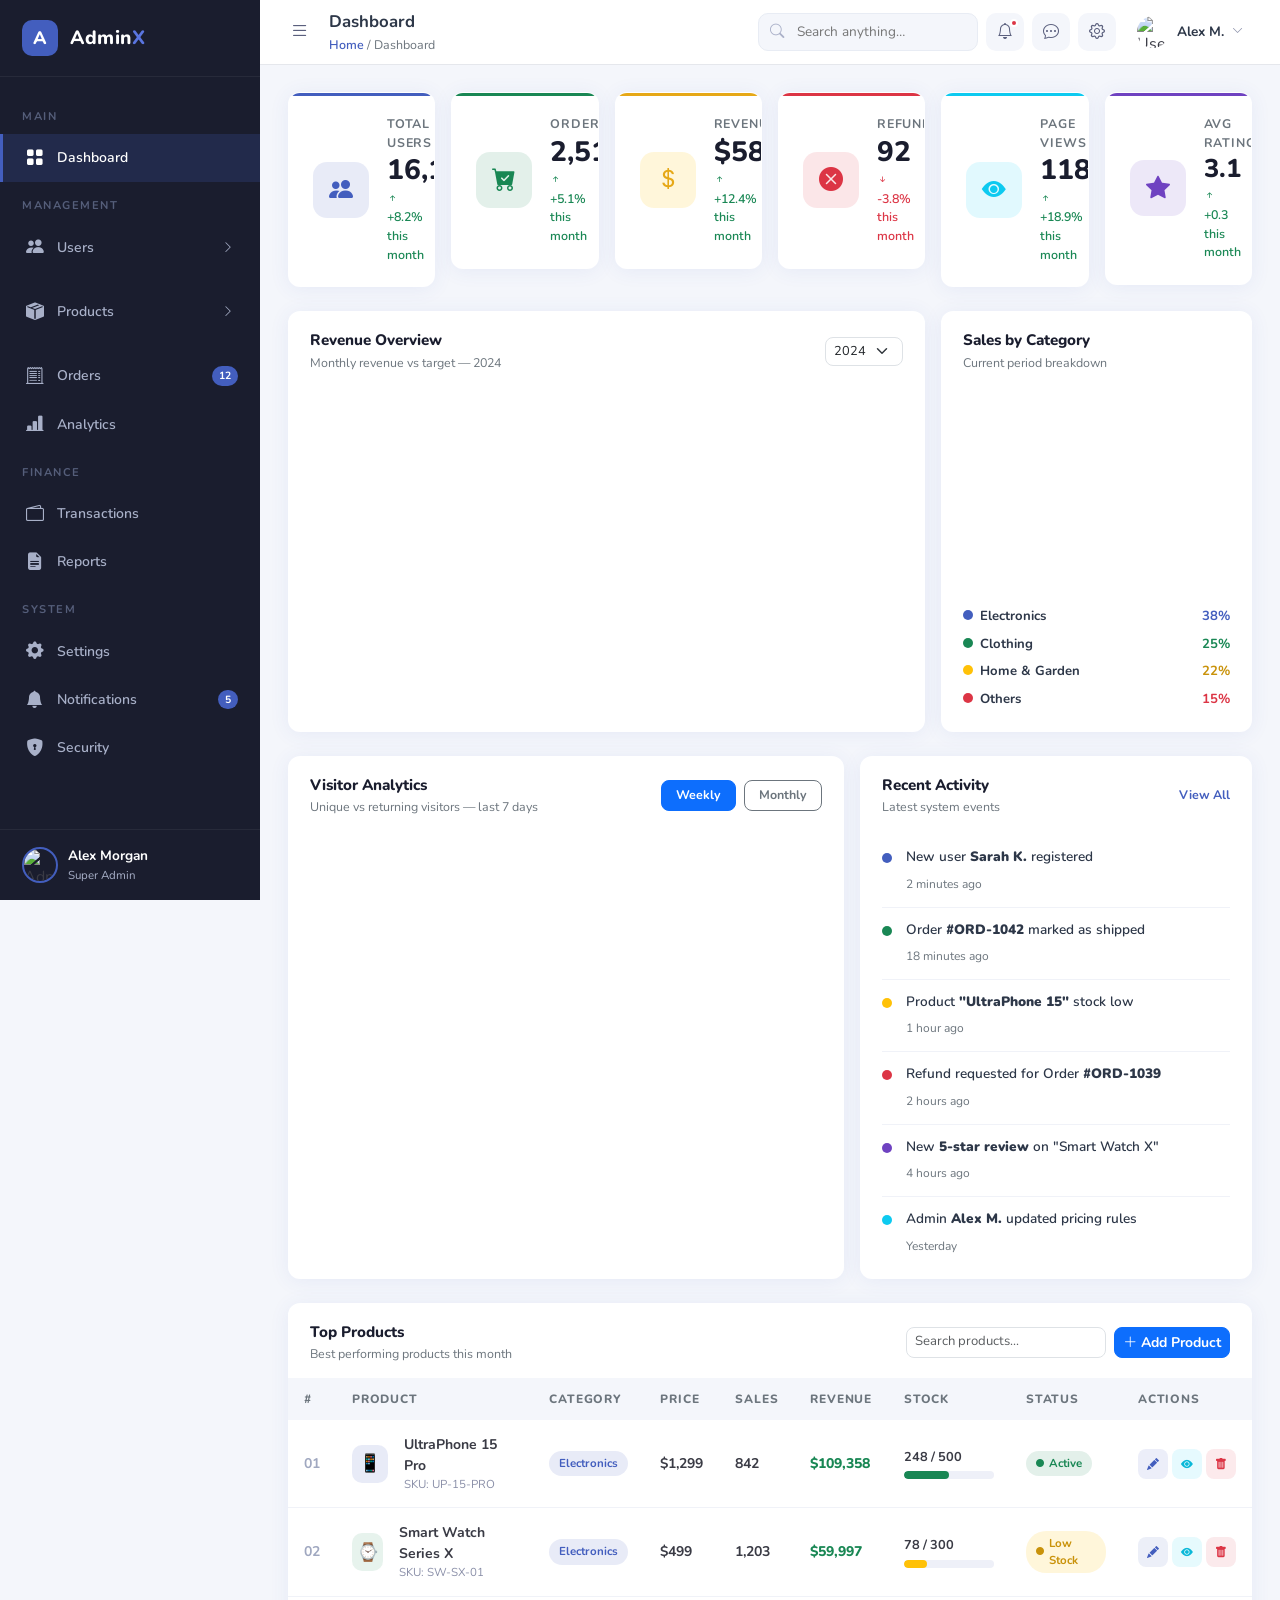
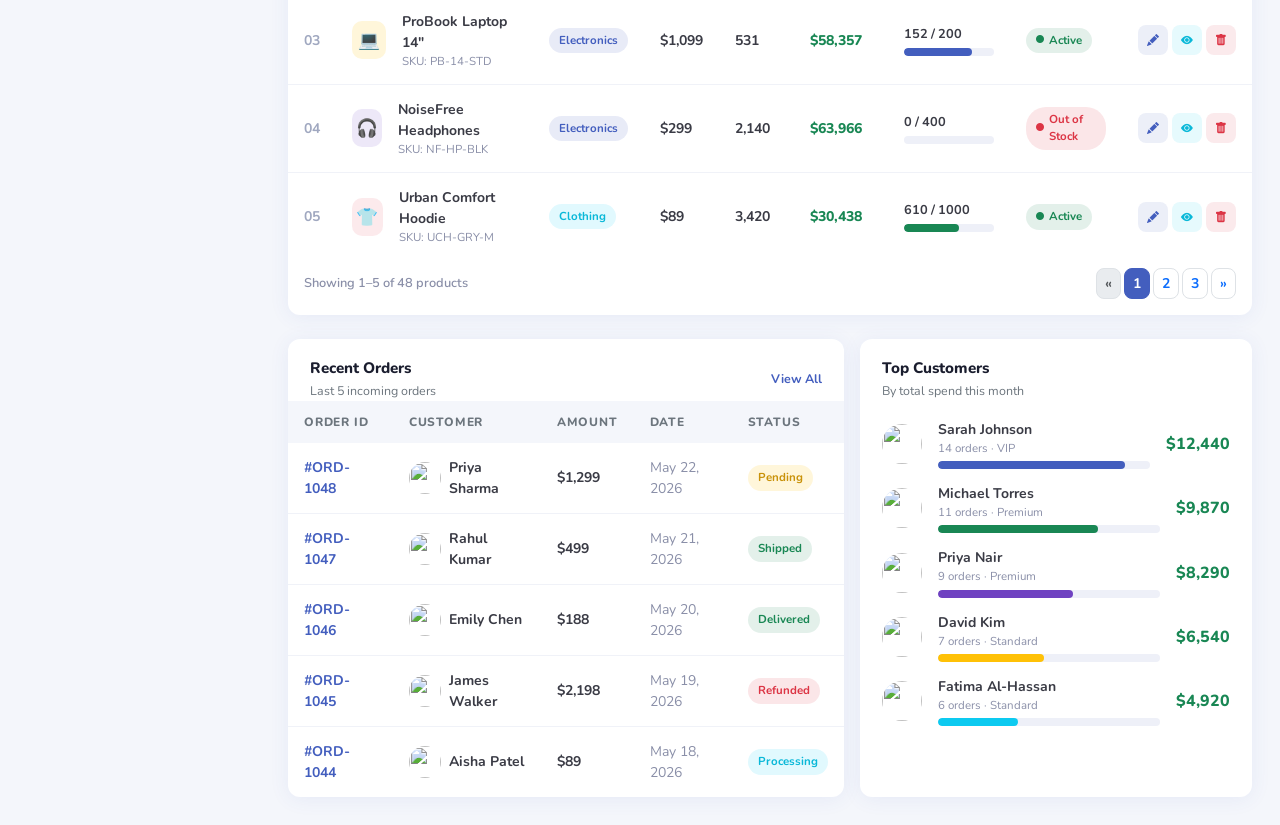
==== index.html @ 07b55ab6 "Initial project upload" ====
<!DOCTYPE html>
<html lang="en">
<head>
  <meta charset="UTF-8">
  <meta http-equiv="refresh" content="0; url=dashboard.html">
  <title>AdminX – Redirecting…</title>
</head>
<body>
  <p>Redirecting to <a href="dashboard.html">Dashboard</a>…</p>
</body>
</html>
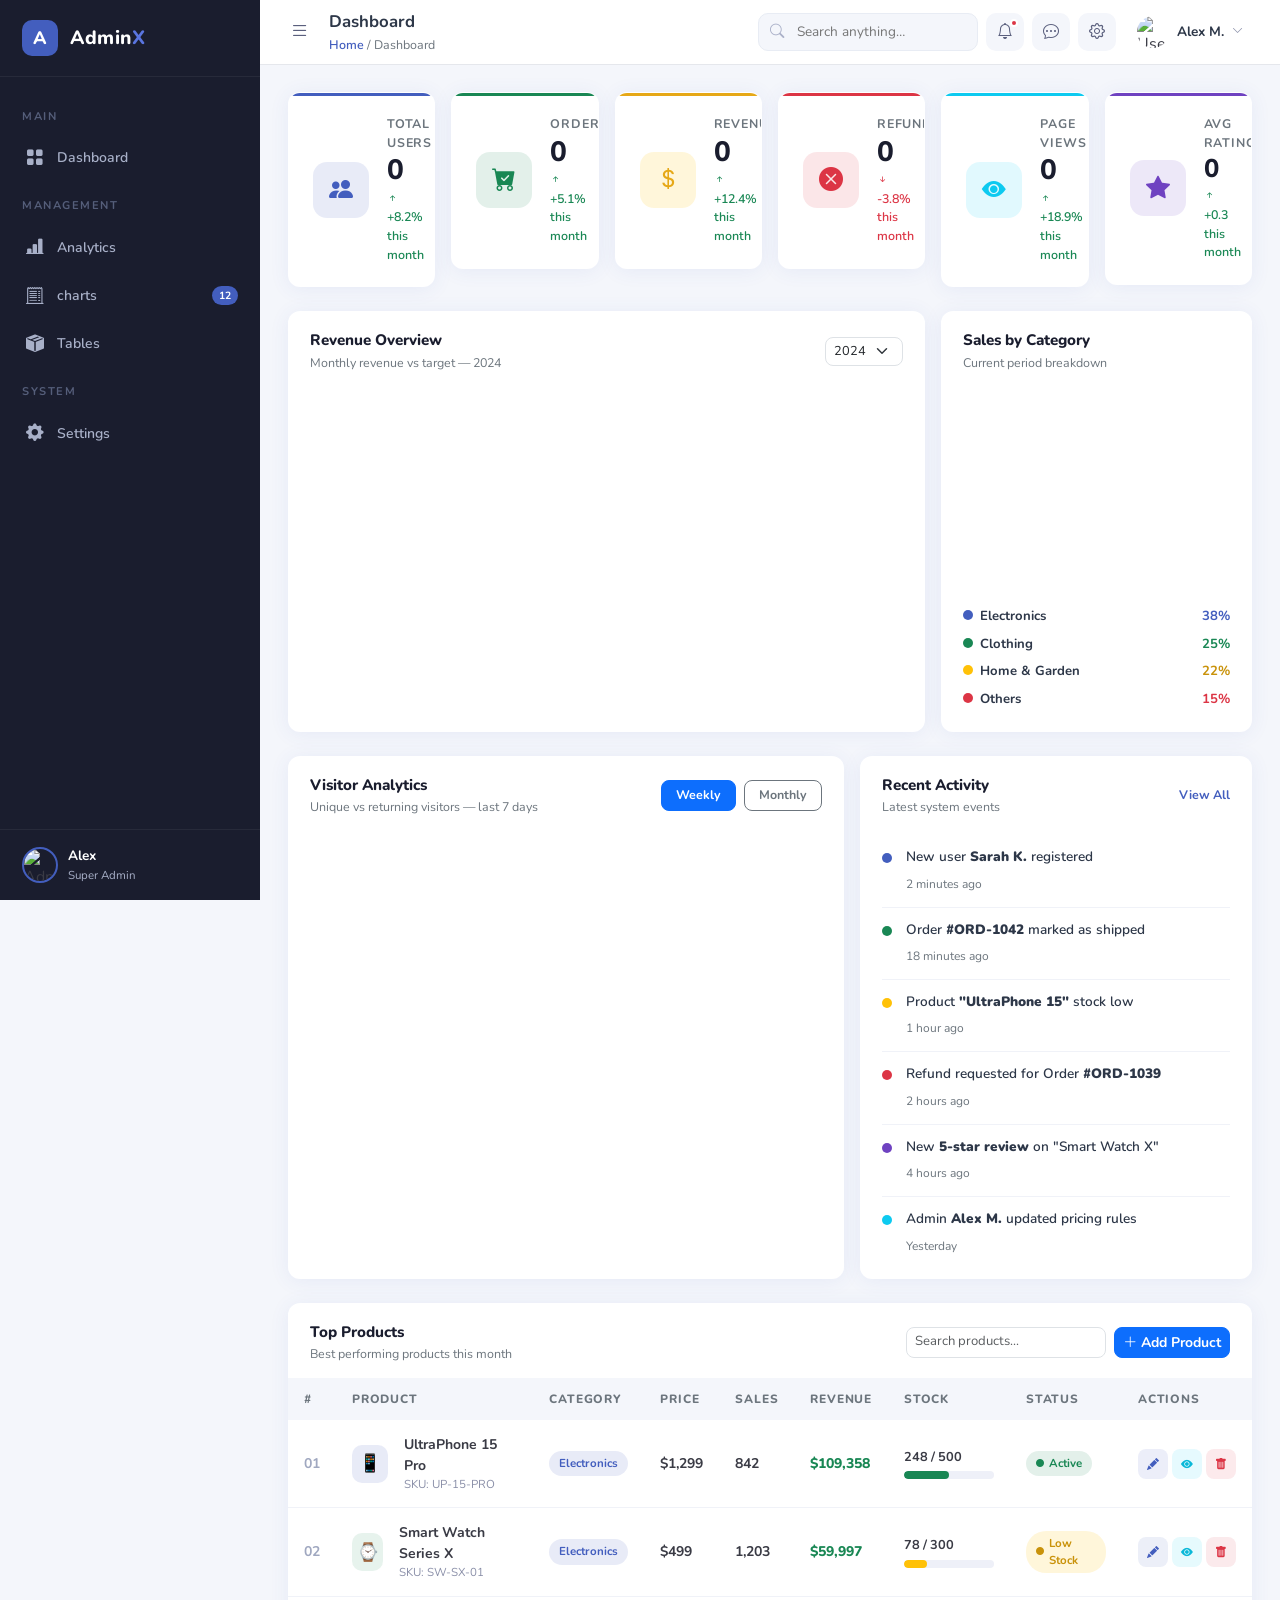
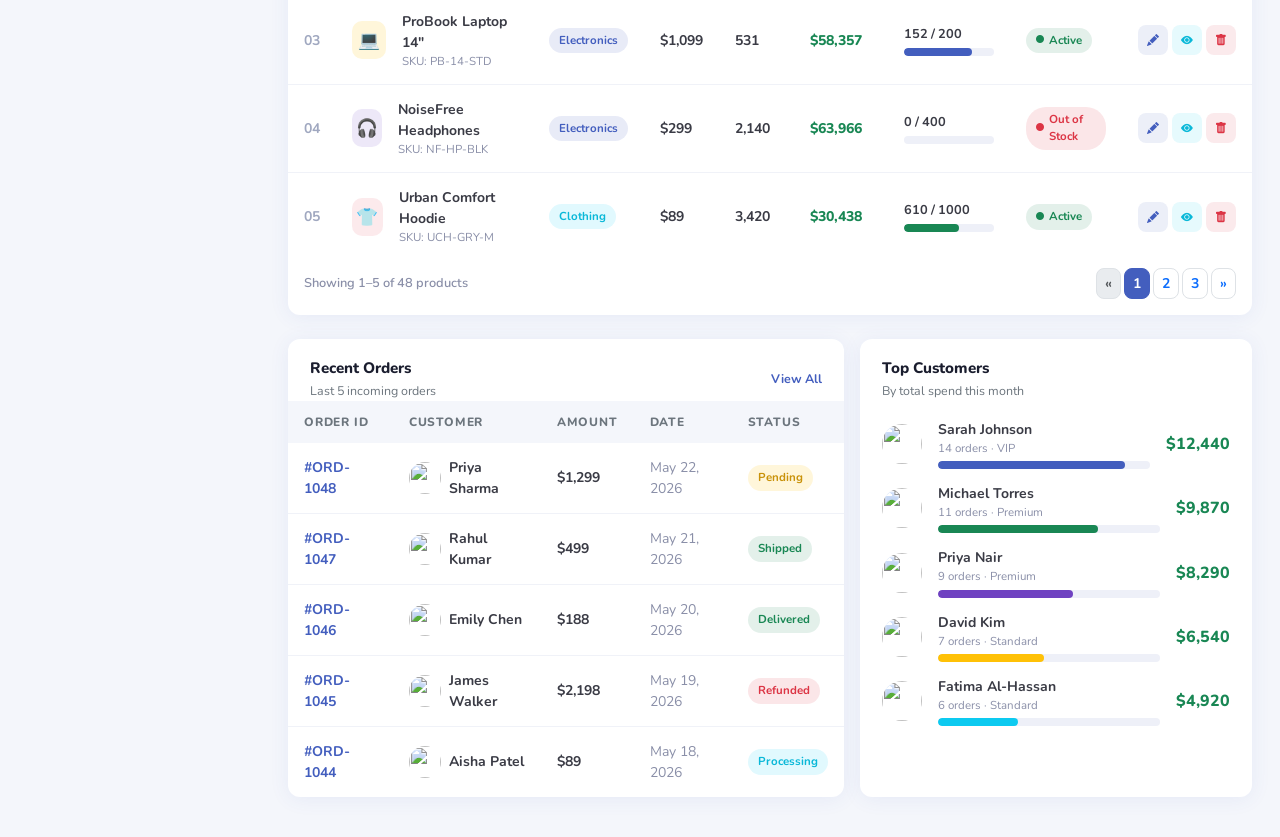
==== commit 15ab0ef6: "Updated project files" ====
--- a/index.html
+++ b/index.html
@@ -8,4 +8,4 @@
 <body>
   <p>Redirecting to <a href="dashboard.html">Dashboard</a>…</p>
 </body>
-</html>
+</html>
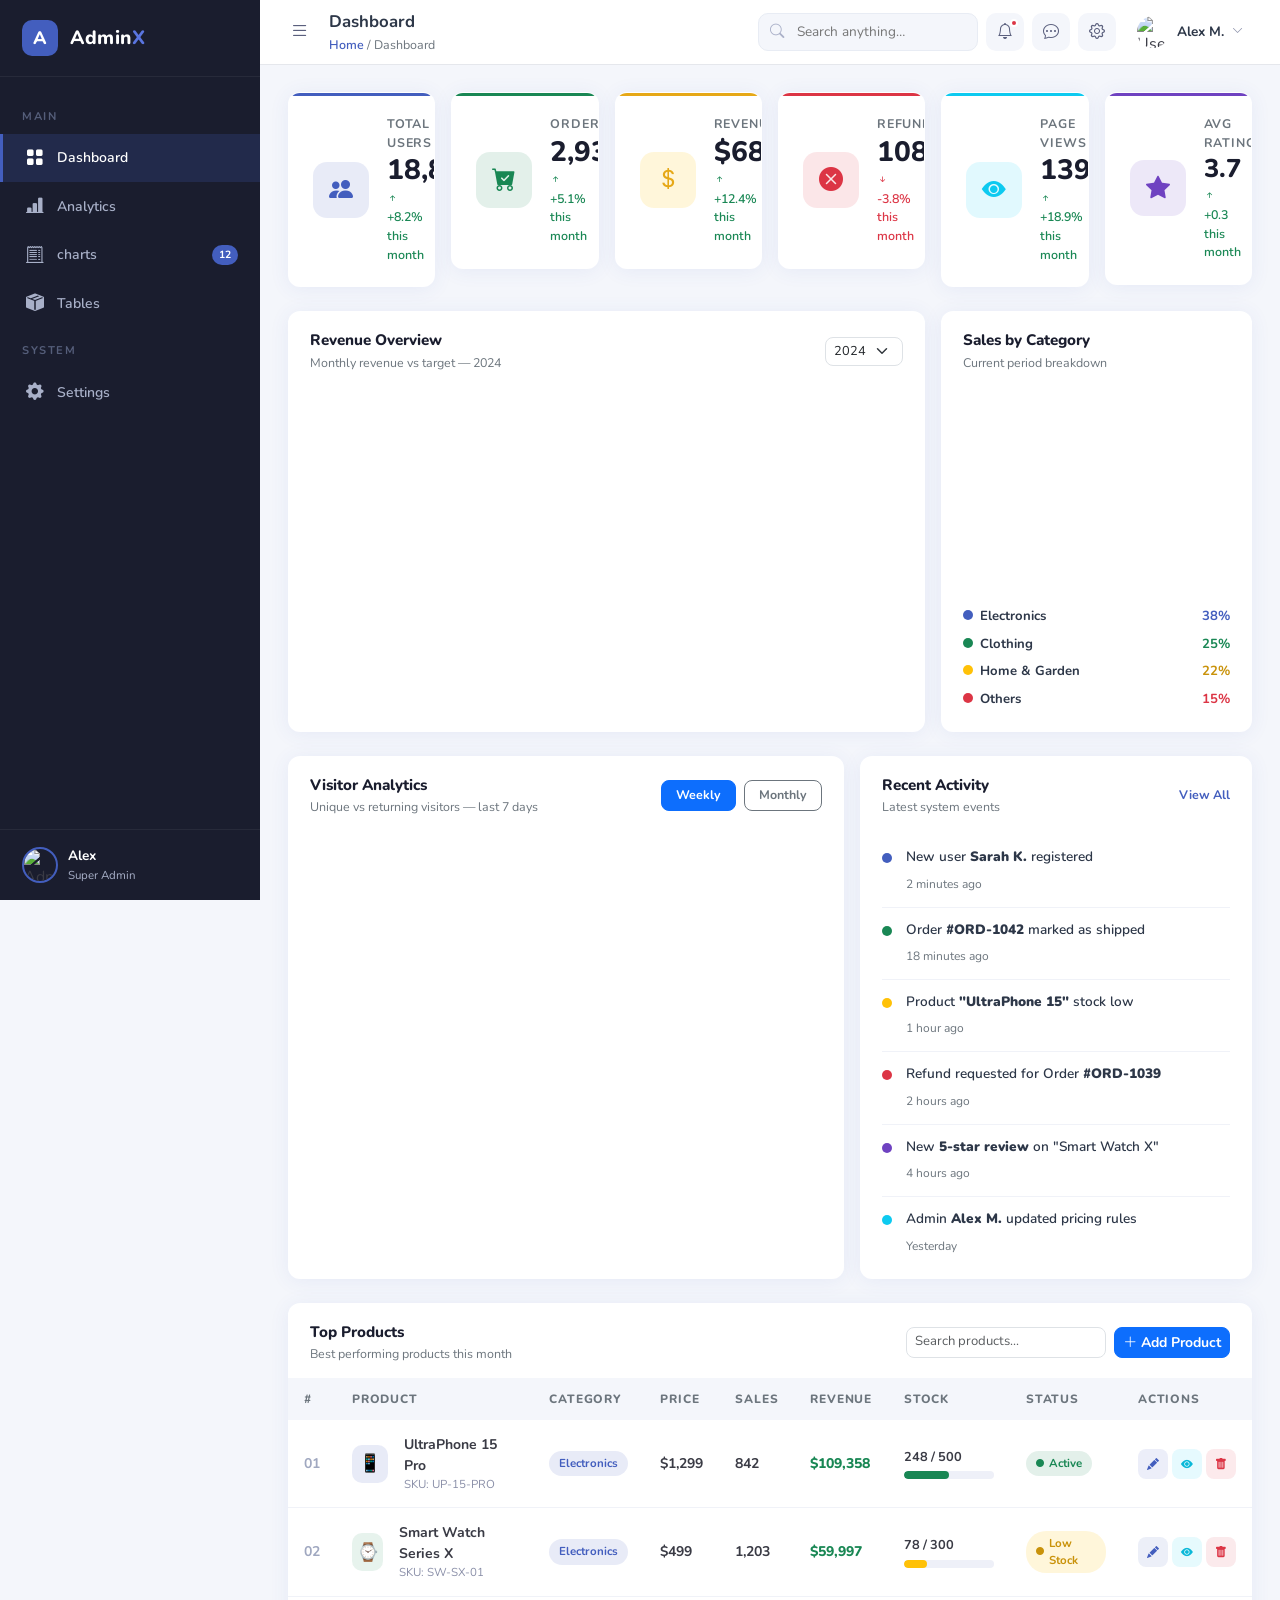
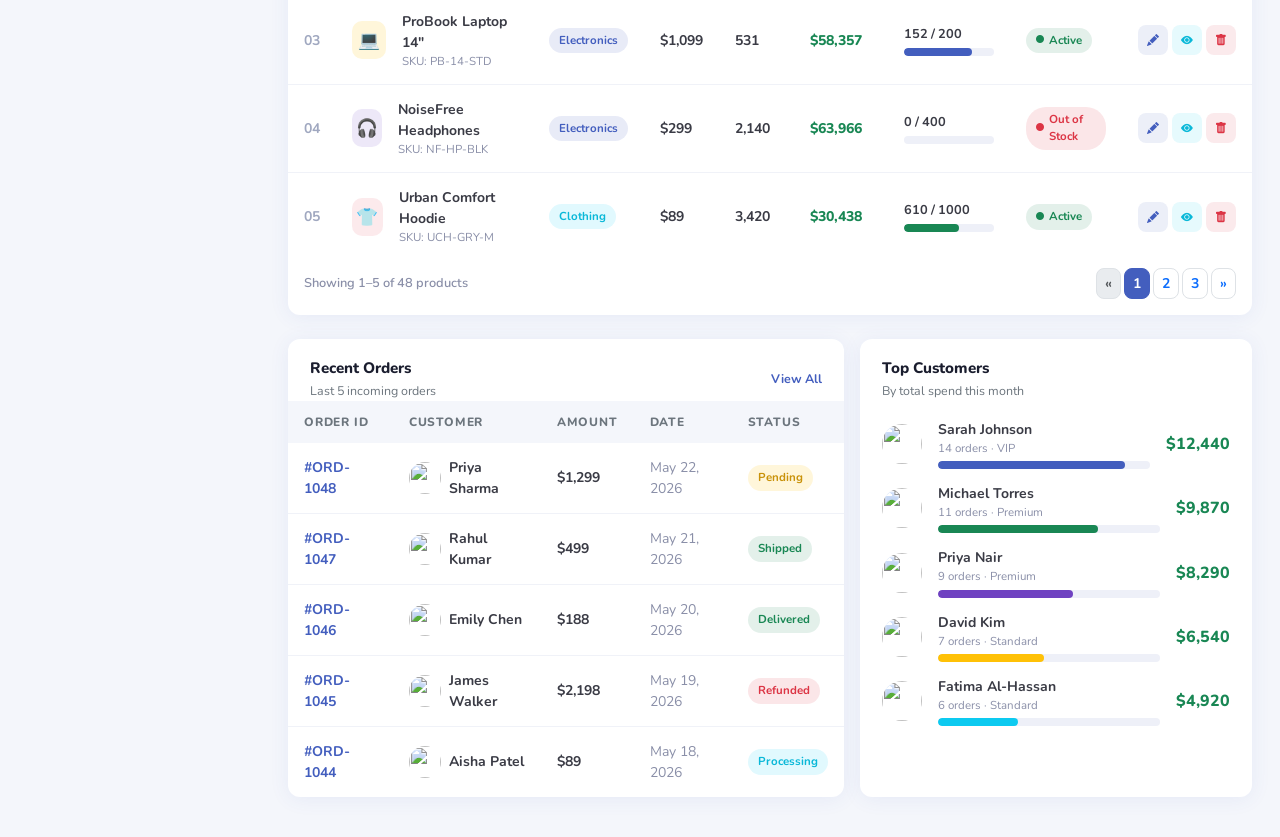
==== commit c458ef67: "Updated files" ====
--- a/index.html
+++ b/index.html
@@ -3,7 +3,7 @@
 <head>
   <meta charset="UTF-8">
   <meta http-equiv="refresh" content="0; url=dashboard.html">
-  <title>AdminX – Redirecting…</title>
+  <title>Admin – Redirecting…</title>
 </head>
 <body>
   <p>Redirecting to <a href="dashboard.html">Dashboard</a>…</p>
